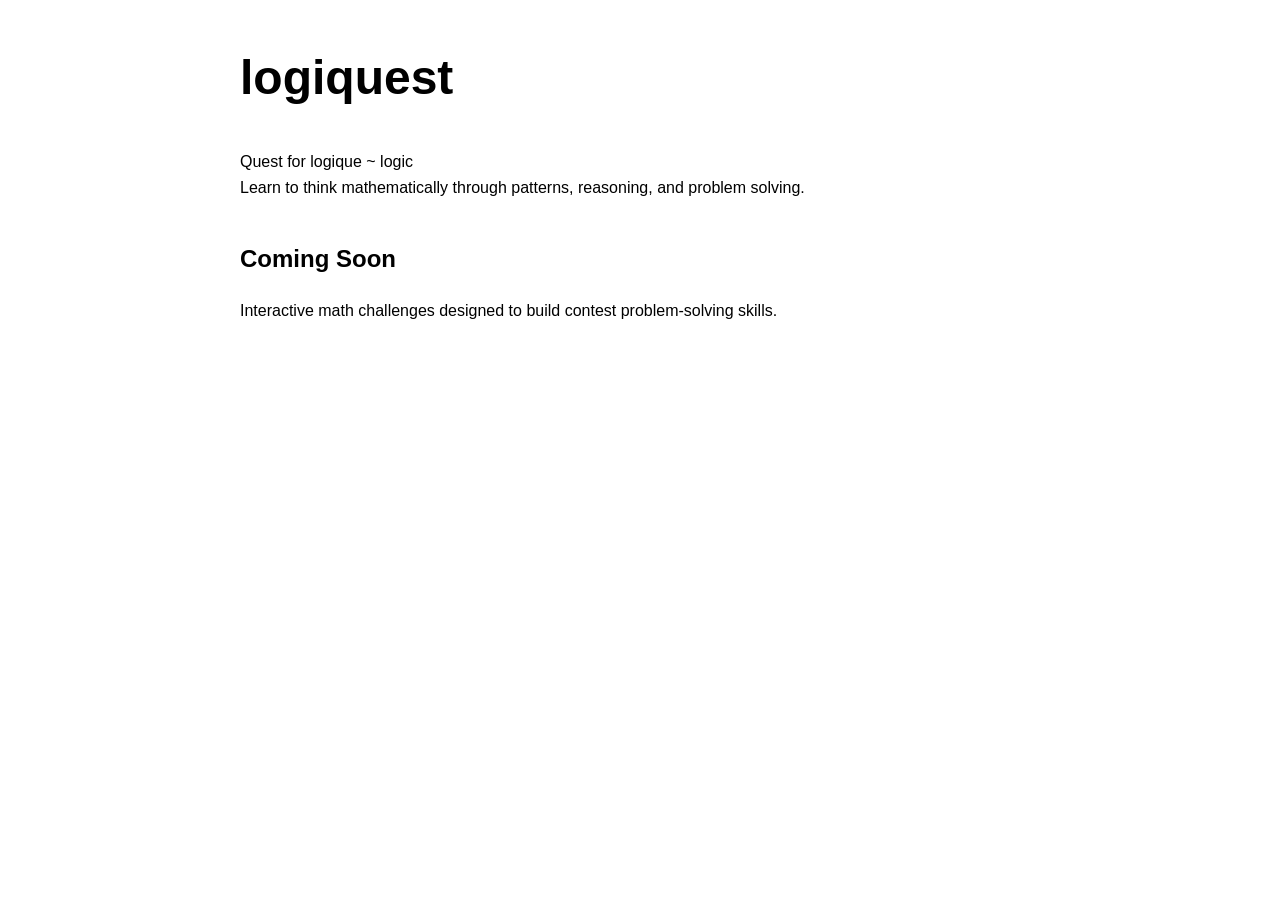
==== index.html @ 5df39ee9 "Create initial LogiQuest homepage" ====
<!DOCTYPE html>
<html lang="en">
<head>
    <meta charset="UTF-8">
    <meta name="viewport" content="width=device-width, initial-scale=1.0">
    <title>Logique</title>

    <link rel="stylesheet" href="css/style.css">
</head>

<body>
    <h1>logiquest</h1>

    <p>
        Quest for logique ~ logic <br>
        
        Learn to think mathematically through patterns, reasoning, and problem solving.
    </p>

    <h2>Coming Soon</h2>

    <p>
        Interactive math challenges designed to build contest problem-solving skills.
    </p>
</body>
</html>
---- css/style.css ----
body {
    font-family: Arial, sans-serif;
    max-width: 800px;
    margin: 40px auto;
    padding: 0 20px;
    line-height: 1.6;
}

h1 {
    font-size: 48px;
}

h2 {
    margin-top: 40px;
}
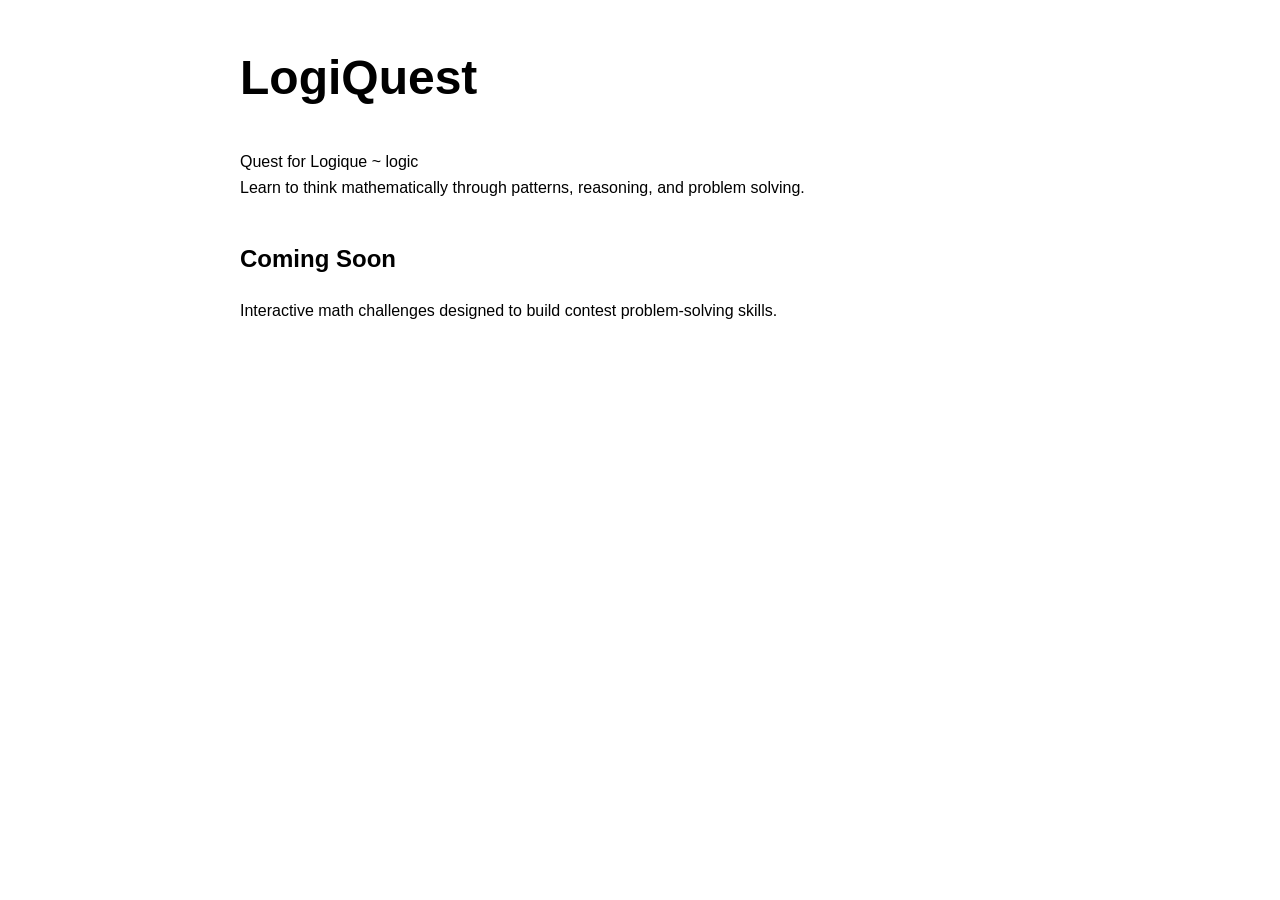
==== commit a85a8d1e: "slight tough on homepage headings" ====
--- a/index.html
+++ b/index.html
@@ -3,16 +3,16 @@
 <head>
     <meta charset="UTF-8">
     <meta name="viewport" content="width=device-width, initial-scale=1.0">
-    <title>Logique</title>
+    <title>logique.ca</title>
 
     <link rel="stylesheet" href="css/style.css">
 </head>
 
 <body>
-    <h1>logiquest</h1>
+    <h1>LogiQuest</h1>
 
     <p>
-        Quest for logique ~ logic <br>
+        Quest for Logique ~ logic <br>
         
         Learn to think mathematically through patterns, reasoning, and problem solving.
     </p>
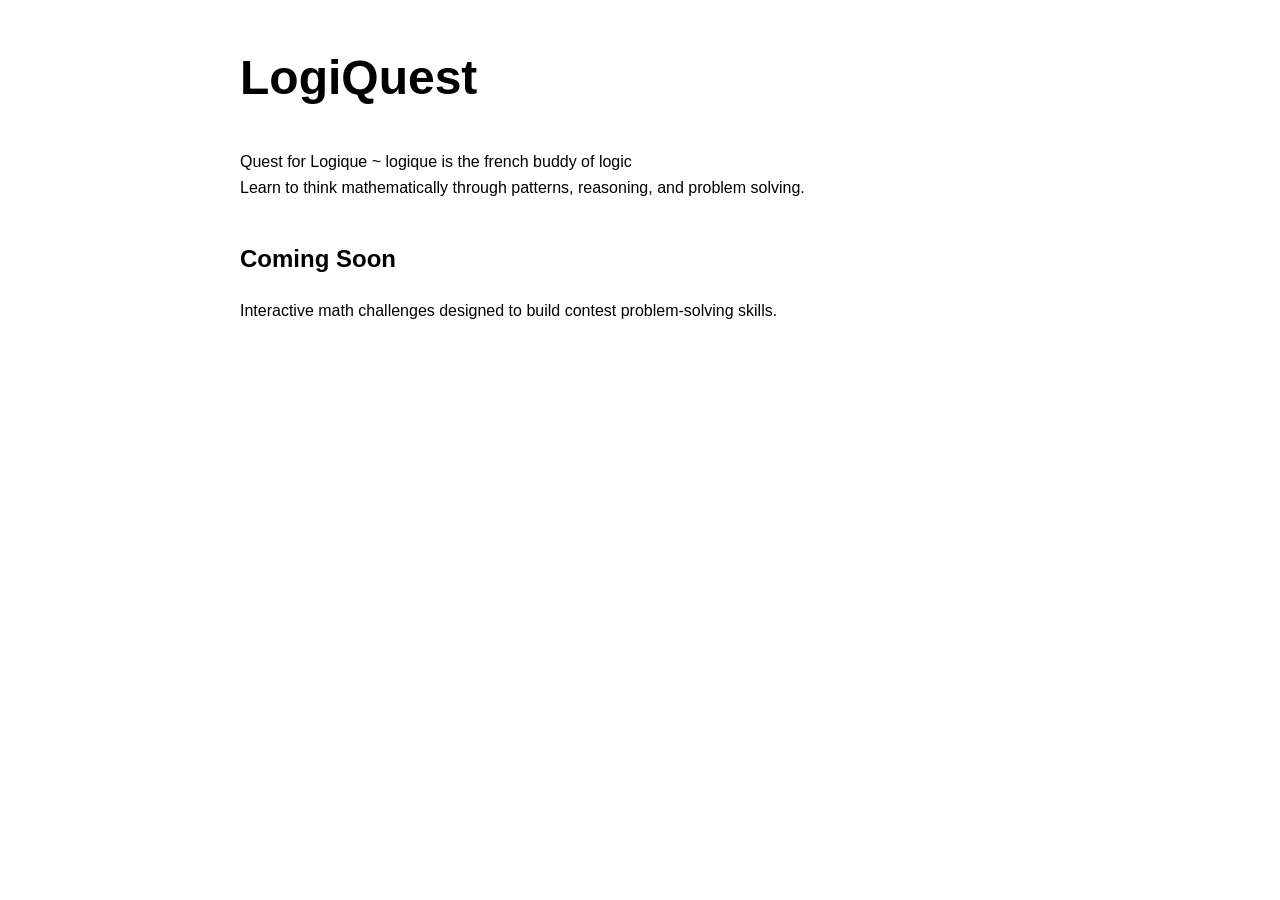
==== commit 6d771fa0: "Update homepage and add gitignore" ====
--- a/index.html
+++ b/index.html
@@ -12,7 +12,7 @@
     <h1>LogiQuest</h1>
 
     <p>
-        Quest for Logique ~ logic <br>
+        Quest for Logique ~ logique is the french buddy of logic <br>
         
         Learn to think mathematically through patterns, reasoning, and problem solving.
     </p>
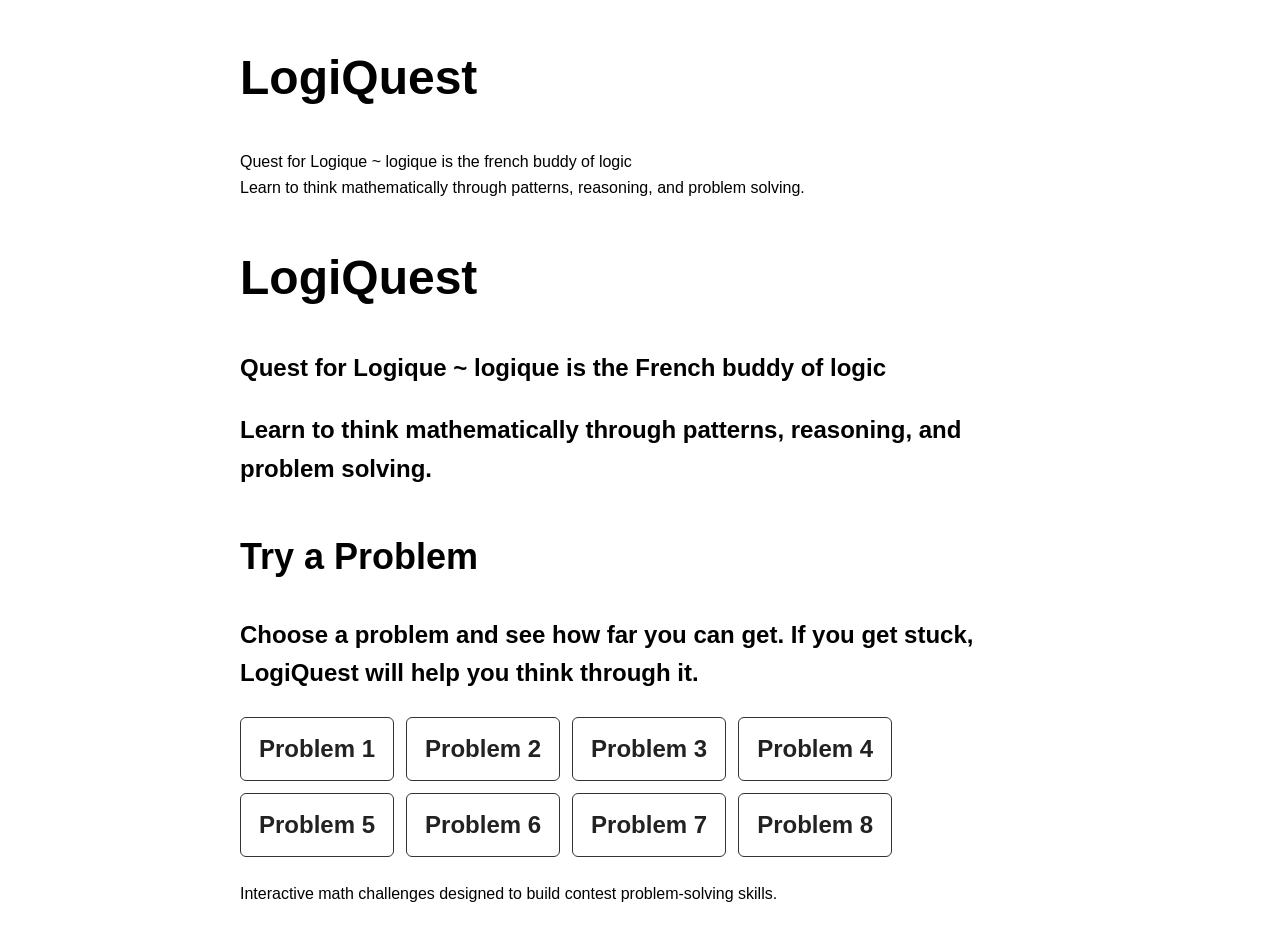
==== commit fbd42685: "Add problem navigation to homepage" ====
--- a/index.html
+++ b/index.html
@@ -17,7 +17,38 @@
         Learn to think mathematically through patterns, reasoning, and problem solving.
     </p>
 
-    <h2>Coming Soon</h2>
+    <h2>
+        <main>
+    <h1>LogiQuest</h1>
+
+    <p>Quest for Logique ~ logique is the French buddy of logic</p>
+
+    <p>
+        Learn to think mathematically through patterns, reasoning,
+        and problem solving.
+    </p>
+
+    <h2>Try a Problem</h2>
+
+    <p>
+        Choose a problem and see how far you can get.
+        If you get stuck, LogiQuest will help you think through it.
+    </p>
+
+    <div class="problem-list">
+
+        <a href="problem.html?id=002">Problem 1</a>
+        <a href="problem.html?id=003">Problem 2</a>
+        <a href="problem.html?id=004">Problem 3</a>
+        <a href="problem.html?id=005">Problem 4</a>
+        <a href="problem.html?id=006">Problem 5</a>
+        <a href="problem.html?id=007">Problem 6</a>
+        <a href="problem.html?id=008">Problem 7</a>
+        <a href="problem.html?id=009">Problem 8</a>
+
+    </div>
+    </main>
+    </h2>
 
     <p>
         Interactive math challenges designed to build contest problem-solving skills.
--- a/css/style.css
+++ b/css/style.css
@@ -12,4 +12,45 @@
 
 h2 {
     margin-top: 40px;
+}
+
+.math-grid {
+    border-collapse: collapse;
+    margin: 20px auto;
+}
+
+.problem-diagram {
+    display: block;
+    max-width: 100%;
+    height: auto;
+    margin: 20px auto;
+}
+
+.problem-conditions {
+    margin: 16px 0;
+    padding-left: 28px;
+}
+
+.problem-conditions li {
+    margin-bottom: 8px;
+}
+
+.problem-list {
+    display: flex;
+    flex-wrap: wrap;
+    gap: 12px;
+    margin: 24px 0;
+}
+
+.problem-list a {
+    display: inline-block;
+    padding: 12px 18px;
+    border: 1px solid #333;
+    border-radius: 6px;
+    text-decoration: none;
+    color: #222;
+}
+
+.problem-list a:hover {
+    background-color: #f2f2f2;
 }
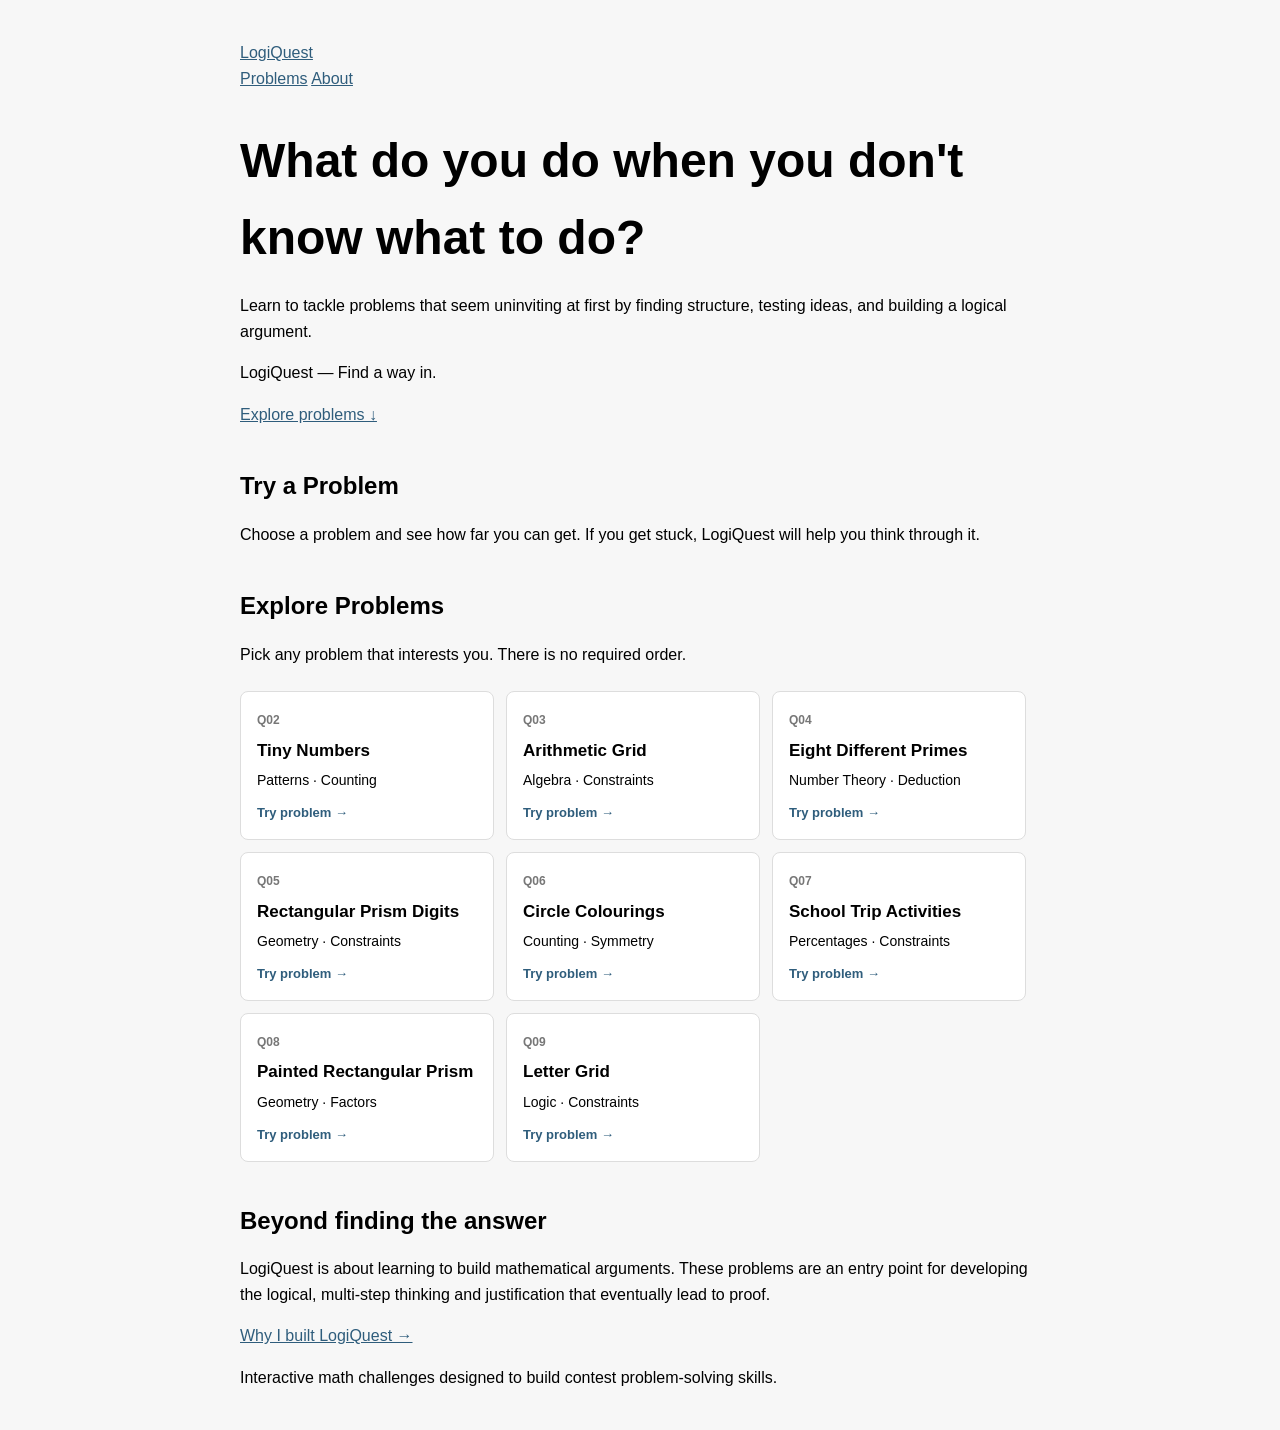
==== commit 905f7af6: "Refine homepage and visual design" ====
--- a/index.html
+++ b/index.html
@@ -9,24 +9,27 @@
 </head>
 
 <body>
-    <h1>LogiQuest</h1>
 
-    <p>
-        Quest for Logique ~ logique is the french buddy of logic <br>
-        
-        Learn to think mathematically through patterns, reasoning, and problem solving.
+    <nav class="site-nav">
+    <a class="site-name" href="index.html">LogiQuest</a>
+
+    <div class="nav-links">
+        <a href="#problems">Problems</a>
+        <a href="about.html">About</a>
+    </div>
+    </nav>
+
+    <header class="hero">
+    <h1>What do you do when you don't know what to do?</h1>
+
+    <p class="hero-text">
+        Learn to tackle problems that seem uninviting at first by finding structure, testing ideas, and building a logical argument.
     </p>
 
-    <h2>
-        <main>
-    <h1>LogiQuest</h1>
+    <p class="slogan">LogiQuest — Find a way in.</p>
 
-    <p>Quest for Logique ~ logique is the French buddy of logic</p>
-
-    <p>
-        Learn to think mathematically through patterns, reasoning,
-        and problem solving.
-    </p>
+    <a class="hero-button" href="#problems">Explore problems ↓</a>
+    </header>
 
     <h2>Try a Problem</h2>
 
@@ -35,18 +38,85 @@
         If you get stuck, LogiQuest will help you think through it.
     </p>
 
+    <section id="problems">
+    <h2>Explore Problems</h2>
+
+    <p>
+        Pick any problem that interests you. There is no required order.
+    </p>
+
     <div class="problem-list">
 
-        <a href="problem.html?id=002">Problem 1</a>
-        <a href="problem.html?id=003">Problem 2</a>
-        <a href="problem.html?id=004">Problem 3</a>
-        <a href="problem.html?id=005">Problem 4</a>
-        <a href="problem.html?id=006">Problem 5</a>
-        <a href="problem.html?id=007">Problem 6</a>
-        <a href="problem.html?id=008">Problem 7</a>
-        <a href="problem.html?id=009">Problem 8</a>
+    <a class="problem-card" href="problem.html?id=002">
+        <span class="problem-code">Q02</span>
+        <h3>Tiny Numbers</h3>
+        <p>Patterns · Counting</p>
+        <span class="problem-link">Try problem →</span>
+    </a>
 
-    </div>
+    <a class="problem-card" href="problem.html?id=003">
+        <span class="problem-code">Q03</span>
+        <h3>Arithmetic Grid</h3>
+        <p>Algebra · Constraints</p>
+        <span class="problem-link">Try problem →</span>
+    </a>
+
+    <a class="problem-card" href="problem.html?id=004">
+        <span class="problem-code">Q04</span>
+        <h3>Eight Different Primes</h3>
+        <p>Number Theory · Deduction</p>
+        <span class="problem-link">Try problem →</span>
+    </a>
+
+    <a class="problem-card" href="problem.html?id=005">
+        <span class="problem-code">Q05</span>
+        <h3>Rectangular Prism Digits</h3>
+        <p>Geometry · Constraints</p>
+        <span class="problem-link">Try problem →</span>
+    </a>
+
+    <a class="problem-card" href="problem.html?id=006">
+        <span class="problem-code">Q06</span>
+        <h3>Circle Colourings</h3>
+        <p>Counting · Symmetry</p>
+        <span class="problem-link">Try problem →</span>
+    </a>
+
+    <a class="problem-card" href="problem.html?id=007">
+        <span class="problem-code">Q07</span>
+        <h3>School Trip Activities</h3>
+        <p>Percentages · Constraints</p>
+        <span class="problem-link">Try problem →</span>
+    </a>
+
+    <a class="problem-card" href="problem.html?id=008">
+        <span class="problem-code">Q08</span>
+        <h3>Painted Rectangular Prism</h3>
+        <p>Geometry · Factors</p>
+        <span class="problem-link">Try problem →</span>
+    </a>
+
+    <a class="problem-card" href="problem.html?id=009">
+        <span class="problem-code">Q09</span>
+        <h3>Letter Grid</h3>
+        <p>Logic · Constraints</p>
+        <span class="problem-link">Try problem →</span>
+    </a>
+
+</div>
+</section>
+
+    <section class="mission-preview">
+        <h2>Beyond finding the answer</h2>
+
+        <p>
+            LogiQuest is about learning to build mathematical arguments.
+            These problems are an entry point for developing the logical,
+            multi-step thinking and justification that eventually lead to proof.
+        </p>
+
+        <a href="about.html">Why I built LogiQuest →</a>
+    </section>
     </main>
     </h2>
 
--- a/css/style.css
+++ b/css/style.css
@@ -4,19 +4,102 @@
     margin: 40px auto;
     padding: 0 20px;
     line-height: 1.6;
+    background: #f7f7f7;
 }
 
 h1 {
     font-size: 48px;
+    margin-bottom: 8px;
 }
 
 h2 {
     margin-top: 40px;
+    margin-bottom: 12px;
 }
+
+/* -------------------------
+   Problem question area
+------------------------- */
+
+#problem-text {
+    background: white;
+    border: 1px solid #ddd;
+    border-radius: 10px;
+    padding: 24px;
+    margin: 24px 0;
+}
+
+
+/* -------------------------
+   Guided reasoning area
+------------------------- */
+
+.learning-step {
+    background: white;
+    border: 1px solid #ddd;
+    border-radius: 10px;
+    padding: 24px;
+    margin-top: 20px;
+}
+
+button {
+    padding: 10px 16px;
+    background: #2f5d7c;
+    color: white;
+    border: none;
+    border-radius: 6px;
+    cursor: pointer;
+    font-size: 14px;
+}
+
+button:hover {
+    background: #244960;
+}
+
+input,
+textarea {
+    width: 100%;
+    box-sizing: border-box;
+    margin: 12px 0;
+    padding: 10px;
+    border: 1px solid #ccc;
+    border-radius: 6px;
+    font-size: 15px;
+}
+
+textarea {
+    min-height: 90px;
+    resize: vertical;
+}
+
+#feedback-area {
+    margin-top: 18px;
+}
+
+#feedback-area:not(:empty) {
+    background: #f5f5f5;
+    border-left: 4px solid #999;
+    padding: 14px 16px;
+    border-radius: 4px;
+}
+
+
+/* -------------------------
+   Problem diagrams / tables
+------------------------- */
 
 .math-grid {
     border-collapse: collapse;
     margin: 20px auto;
+}
+
+.math-grid td {
+    width: 50px;
+    height: 50px;
+    border: 2px solid #333;
+    text-align: center;
+    vertical-align: middle;
+    font-size: 18px;
 }
 
 .problem-diagram {
@@ -35,22 +118,73 @@
     margin-bottom: 8px;
 }
 
+
+/* -------------------------
+   Homepage problem cards
+------------------------- */
+
 .problem-list {
     display: flex;
     flex-wrap: wrap;
     gap: 12px;
-    margin: 24px 0;
+    margin-top: 24px;
 }
 
-.problem-list a {
-    display: inline-block;
-    padding: 12px 18px;
-    border: 1px solid #333;
-    border-radius: 6px;
+.problem-card {
+    width: 220px;
+    padding: 14px 16px;
+    border: 1px solid #ddd;
+    border-radius: 8px;
     text-decoration: none;
-    color: #222;
+    color: inherit;
+    background: white;
+    transition: 0.15s ease;
 }
 
-.problem-list a:hover {
-    background-color: #f2f2f2;
+.problem-card h3 {
+    margin: 5px 0;
+    font-size: 17px;
+}
+
+.problem-card p {
+    margin: 0 0 8px;
+    font-size: 14px;
+}
+
+.problem-code {
+    font-size: 12px;
+    color: #777;
+    font-weight: 600;
+}
+
+.problem-link {
+    font-size: 13px;
+    color: #2f5d7c;
+    font-weight: 600;
+}
+
+.problem-card:hover {
+    border-color: #2f5d7c;
+    transform: translateY(-2px);
+}
+
+a {
+    color: #2f5d7c;
+}
+
+#problem-source {
+    color: #666;
+    font-size: 14px;
+}
+
+.source-button {
+    background: transparent;
+    color: #666;
+    border: none;
+    padding: 2px 4px;
+}
+
+.source-button:hover {
+    background: transparent;
+    color: #2f5d7c;
 }
